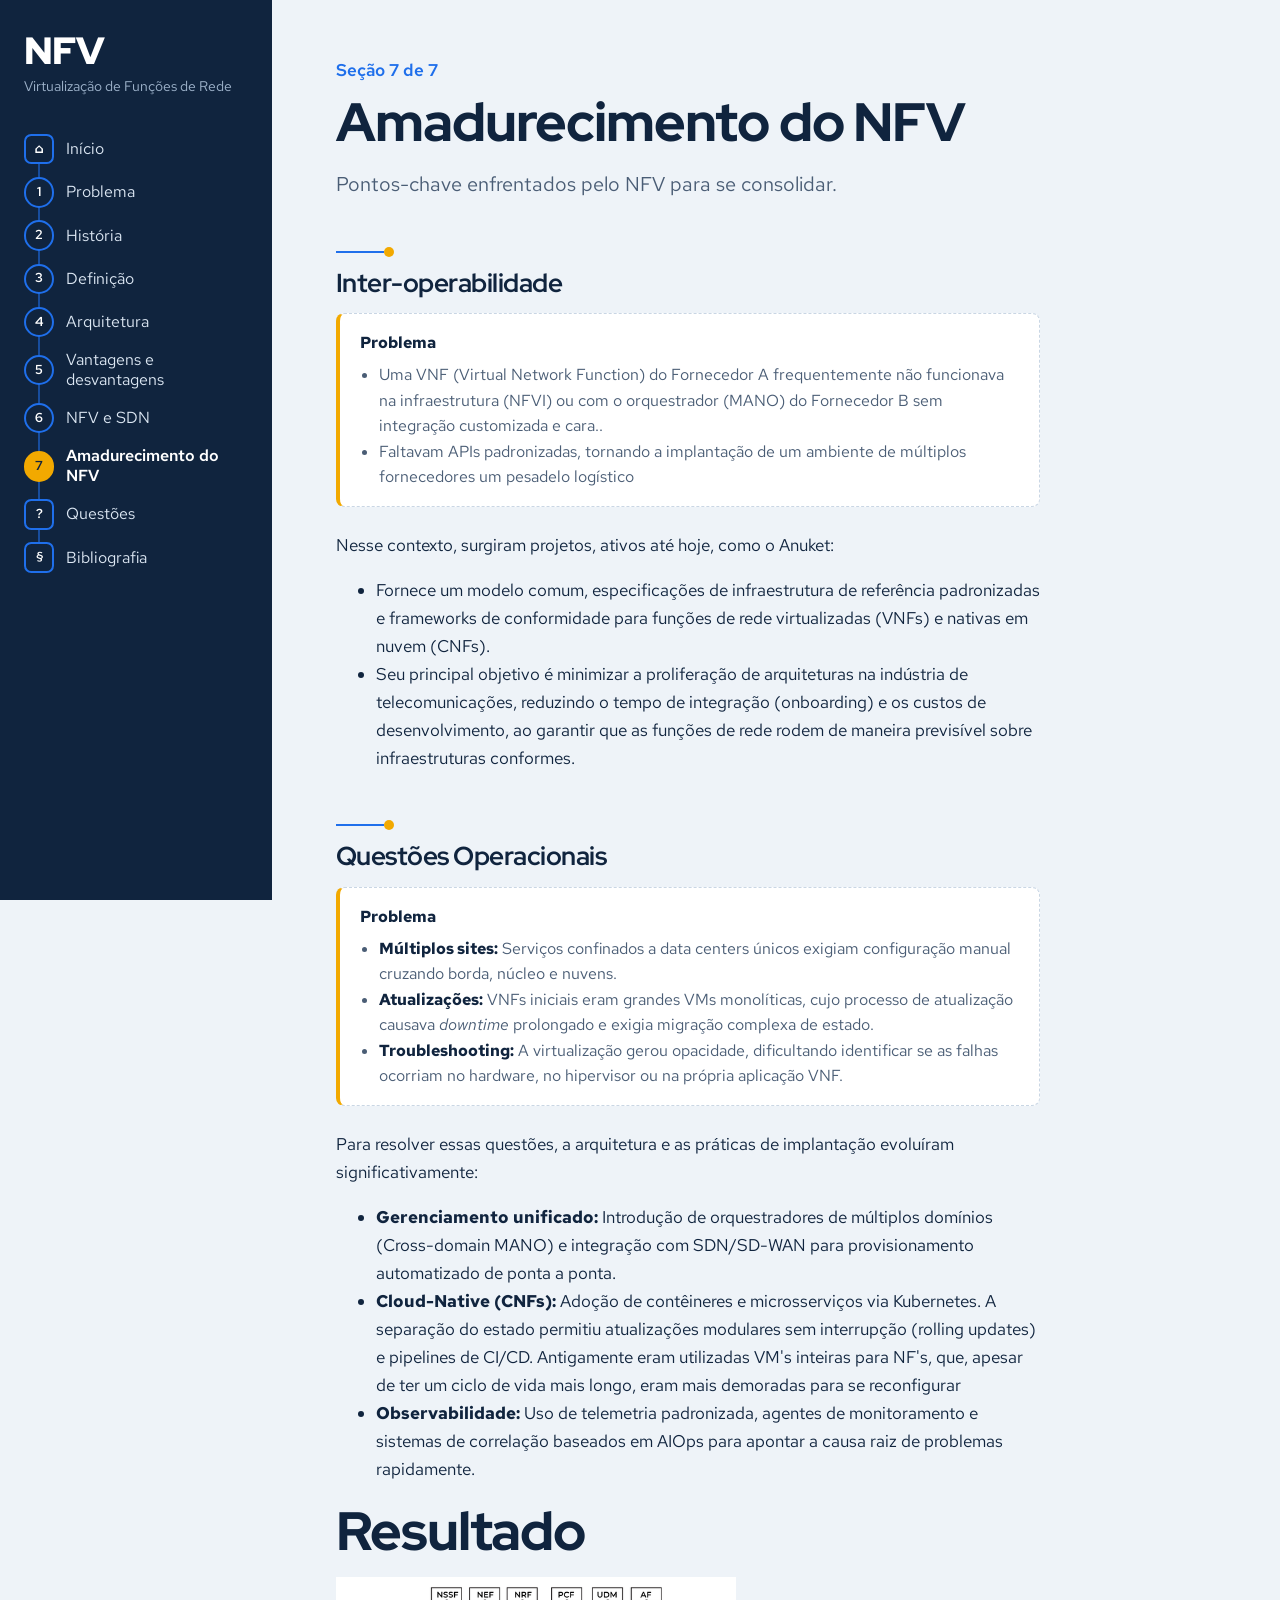
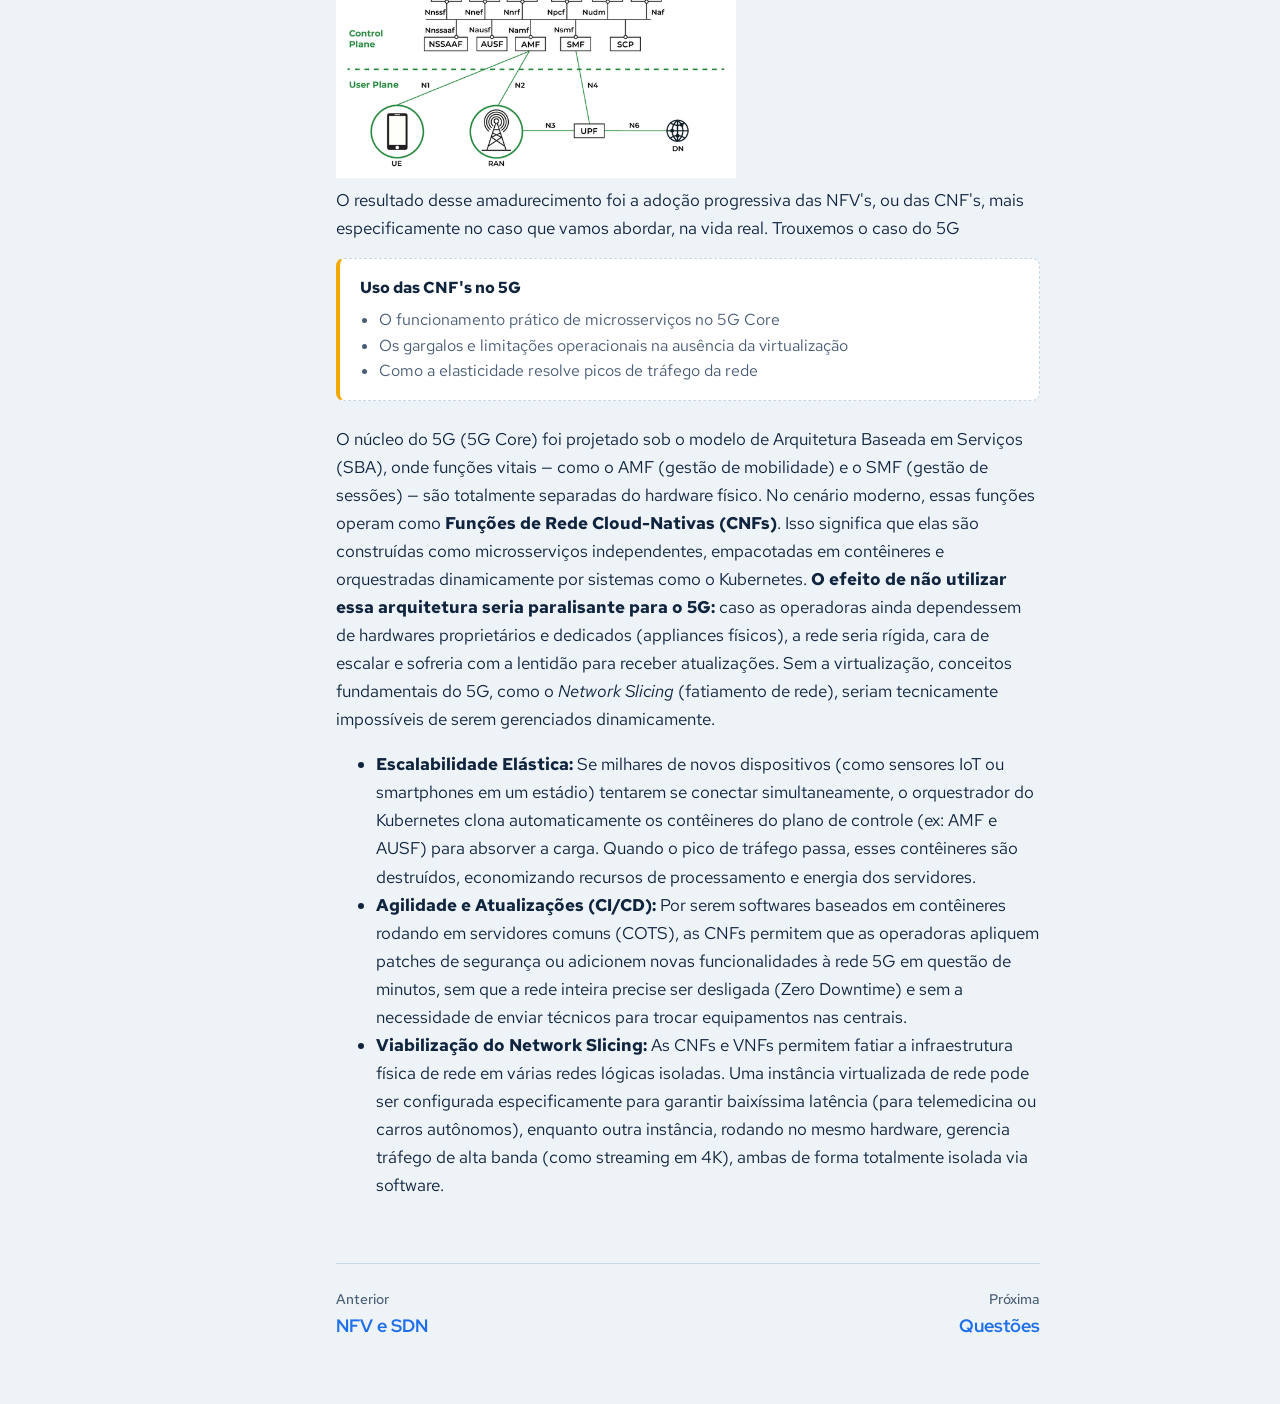
==== amadurecimento.html @ ef23d901 "Mudanças no meu código: fechar o amadurecimento" ====
<!doctype html>
<html lang="pt-BR">
<head>
  <meta charset="utf-8">
  <meta name="viewport" content="width=device-width, initial-scale=1">
  <title>Projetos atuais | NFV</title>
  <link rel="preconnect" href="https://fonts.googleapis.com">
  <link rel="preconnect" href="https://fonts.gstatic.com" crossorigin>
  <link href="https://fonts.googleapis.com/css2?family=Red+Hat+Display:wght@700;800;900&family=Red+Hat+Text:wght@400;500;600&display=swap" rel="stylesheet">
  <link rel="stylesheet" href="assets/style.css">
</head>
<body>

  <!-- O menu é montado pelo arquivo assets/site.js. Não precisa editar aqui. -->
  <nav id="menu"></nav>
  <noscript><p style="padding:1rem"><a href="index.html">Voltar ao início</a></p></noscript>

  <main class="conteudo">

    <header>
      <p class="posicao" id="posicao"></p>
      <h1>Amadurecimento do NFV</h1>
      <p class="lide">Pontos-chave enfrentados pelo NFV para se consolidar.</p>
    </header>

    <section>
      <h2>Inter-operabilidade</h2>
      <aside class="guia">
        <strong>Problema</strong>
        <ul>
          <li>Uma VNF (Virtual Network Function) do Fornecedor A frequentemente não funcionava na infraestrutura (NFVI) ou com o orquestrador (MANO) do Fornecedor B sem integração customizada e cara..</li>
          <li>Faltavam APIs padronizadas, tornando a implantação de um ambiente de múltiplos fornecedores um pesadelo logístico</li>
        </ul>
      </aside>
      Nesse contexto, surgiram projetos, ativos até hoje, como o Anuket:
      <ul>
        <li>Fornece um modelo comum, especificações de infraestrutura de referência padronizadas e frameworks de conformidade para funções de rede virtualizadas (VNFs) e nativas em nuvem (CNFs).</li>
        <li>Seu principal objetivo é minimizar a proliferação de arquiteturas na indústria de telecomunicações, reduzindo o tempo de integração (onboarding) e os custos de desenvolvimento, ao garantir que as funções de rede rodem de maneira previsível sobre infraestruturas conformes.</li>
      </ul>
    </section>

    <section>
      <h2>Questões Operacionais</h2>
      <aside class="guia">
        <strong>Problema</strong>
        <ul>
          <li><strong>Múltiplos sites:</strong> Serviços confinados a data centers únicos exigiam configuração manual cruzando borda, núcleo e nuvens.</li>
          <li><strong>Atualizações:</strong> VNFs iniciais eram grandes VMs monolíticas, cujo processo de atualização causava <i>downtime</i> prolongado e exigia migração complexa de estado.</li>
          <li><strong>Troubleshooting:</strong> A virtualização gerou opacidade, dificultando identificar se as falhas ocorriam no hardware, no hipervisor ou na própria aplicação VNF.</li>
        </ul>
      </aside>
      <p>Para resolver essas questões, a arquitetura e as práticas de implantação evoluíram significativamente:</p>
      <ul>
        <li><strong>Gerenciamento unificado:</strong> Introdução de orquestradores de múltiplos domínios (Cross-domain MANO) e integração com SDN/SD-WAN para provisionamento automatizado de ponta a ponta.</li>
        <li><strong>Cloud-Native (CNFs):</strong> Adoção de contêineres e microsserviços via Kubernetes. A separação do estado permitiu atualizações modulares sem interrupção (rolling updates) e pipelines de CI/CD. Antigamente eram utilizadas VM's inteiras para NF's, que, apesar de ter um ciclo de vida mais longo, eram mais demoradas para se reconfigurar</li>
        <li><strong>Observabilidade:</strong> Uso de telemetria padronizada, agentes de monitoramento e sistemas de correlação baseados em AIOps para apontar a causa raiz de problemas rapidamente.</li>
      </ul>
    </section>


    <section>
      <h1>Resultado</h1>
      <img src ="assets/img/5Gnetworkfunctions.png" alt="5G e suas NF's" width="400"><br>
      O resultado desse amadurecimento foi a adoção progressiva das NFV's, ou das CNF's, mais especificamente no caso que vamos abordar, na vida real. Trouxemos o caso do 5G
      <aside class="guia">
        <strong>Uso das CNF's no 5G</strong>
        <!--Explique também o efeito do não uso, por exemplo.-->
        <ul>
          <li>O funcionamento prático de microsserviços no 5G Core</li>
          <li>Os gargalos e limitações operacionais na ausência da virtualização</li>
          <li>Como a elasticidade resolve picos de tráfego da rede</li>
        </ul>
      </aside>
      
      <p>O núcleo do 5G (5G Core) foi projetado sob o modelo de Arquitetura Baseada em Serviços (SBA), onde funções vitais — como o AMF (gestão de mobilidade) e o SMF (gestão de sessões) — são totalmente separadas do hardware físico. No cenário moderno, essas funções operam como <strong>Funções de Rede Cloud-Nativas (CNFs)</strong>. Isso significa que elas são construídas como microsserviços independentes, empacotadas em contêineres e orquestradas dinamicamente por sistemas como o Kubernetes. <strong>O efeito de não utilizar essa arquitetura seria paralisante para o 5G:</strong> caso as operadoras ainda dependessem de hardwares proprietários e dedicados (appliances físicos), a rede seria rígida, cara de escalar e sofreria com a lentidão para receber atualizações. Sem a virtualização, conceitos fundamentais do 5G, como o <em>Network Slicing</em> (fatiamento de rede), seriam tecnicamente impossíveis de serem gerenciados dinamicamente.</p>
      
      <ul>
        <li><strong>Escalabilidade Elástica:</strong> Se milhares de novos dispositivos (como sensores IoT ou smartphones em um estádio) tentarem se conectar simultaneamente, o orquestrador do Kubernetes clona automaticamente os contêineres do plano de controle (ex: AMF e AUSF) para absorver a carga. Quando o pico de tráfego passa, esses contêineres são destruídos, economizando recursos de processamento e energia dos servidores.</li>
        <li><strong>Agilidade e Atualizações (CI/CD):</strong> Por serem softwares baseados em contêineres rodando em servidores comuns (COTS), as CNFs permitem que as operadoras apliquem patches de segurança ou adicionem novas funcionalidades à rede 5G em questão de minutos, sem que a rede inteira precise ser desligada (Zero Downtime) e sem a necessidade de enviar técnicos para trocar equipamentos nas centrais.</li>
        <li><strong>Viabilização do Network Slicing:</strong> As CNFs e VNFs permitem fatiar a infraestrutura física de rede em várias redes lógicas isoladas. Uma instância virtualizada de rede pode ser configurada especificamente para garantir baixíssima latência (para telemedicina ou carros autônomos), enquanto outra instância, rodando no mesmo hardware, gerencia tráfego de alta banda (como streaming em 4K), ambas de forma totalmente isolada via software.</li>
      </ul>
    </section>    
    <!-- Links de página anterior e próxima, montados pelo site.js -->
    <nav id="passos"></nav>
  </main>

  <script src="assets/site.js"></script>
</body>
</html>
---- assets/style.css ----
/* ==========================================================
   Trabalho de NFV · folha de estilo única do site
   Para mudar cores e fontes, altere apenas o bloco :root
   ========================================================== */

:root {
  /* cores */
  --nevoa: #EEF3F8;        /* fundo das páginas */
  --papel: #FFFFFF;        /* caixas e cartões */
  --tinta: #10243E;        /* texto e menu lateral */
  --tinta-suave: #4A5D75;  /* texto secundário */
  --noite: #0C1B30;        /* fundo do mapa da rede */
  --cabo: #1F6FEB;         /* links e enlaces */
  --fibra: #F2A900;        /* destaque, nó atual e pacotes */
  --linha: #C9D6E4;        /* bordas e divisórias */

  /* tipografia */
  --fonte-titulo: "Red Hat Display", "Segoe UI", system-ui, sans-serif;
  --fonte-texto: "Red Hat Text", "Segoe UI", system-ui, sans-serif;

  /* medidas */
  --largura-menu: 17rem;
  --largura-texto: 44rem;
}

*, *::before, *::after { box-sizing: border-box; }

html { scroll-behavior: smooth; }

body {
  margin: 0;
  background: var(--nevoa);
  color: var(--tinta);
  font-family: var(--fonte-texto);
  font-size: 1.0625rem;
  line-height: 1.65;
}

a { color: var(--cabo); text-underline-offset: 0.18em; }
a:hover { color: var(--tinta); }

:focus-visible {
  outline: 3px solid var(--fibra);
  outline-offset: 3px;
  border-radius: 4px;
}

img { max-width: 100%; height: auto; }

/* ---------- menu lateral, desenhado como uma rota de saltos ---------- */

.menu {
  position: fixed;
  inset: 0 auto 0 0;
  width: var(--largura-menu);
  padding: 2rem 1.5rem;
  background: var(--tinta);
  color: #DCE7F3;
  overflow-y: auto;
}

.menu__marca {
  display: block;
  margin-bottom: 2rem;
  color: #FFFFFF;
  text-decoration: none;
}
.menu__marca:hover { color: #FFFFFF; }
.menu__sigla {
  display: block;
  font-family: var(--fonte-titulo);
  font-size: 2.4rem;
  font-weight: 900;
  letter-spacing: -0.03em;
  line-height: 1;
}
.menu__nome {
  display: block;
  margin-top: 0.4rem;
  font-size: 0.875rem;
  line-height: 1.35;
  color: #9FB4CC;
}

.menu__botao { display: none; }

.menu__rota {
  position: relative;
  margin: 0;
  padding: 0;
  list-style: none;
}
/* o enlace que liga todos os nós */
.menu__rota::before {
  content: "";
  position: absolute;
  top: 1rem;
  bottom: 1rem;
  left: calc(0.95rem - 1px);
  width: 2px;
  background: var(--cabo);
  opacity: 0.55;
}

.menu__rota a {
  position: relative;
  display: grid;
  grid-template-columns: 1.9rem 1fr;
  gap: 0.75rem;
  align-items: center;
  padding: 0.4rem 0;
  color: #DCE7F3;
  text-decoration: none;
  font-size: 0.9688rem;
  line-height: 1.3;
}
.menu__rota a:hover { color: #FFFFFF; }

.no {
  display: grid;
  place-items: center;
  width: 1.9rem;
  height: 1.9rem;
  border: 2px solid var(--cabo);
  border-radius: 50%;
  background: var(--tinta);
  font-family: var(--fonte-titulo);
  font-size: 0.8125rem;
  font-weight: 700;
  color: #FFFFFF;
}
.no--extra { border-radius: 0.45rem; }

.menu__rota a:hover .no { border-color: var(--fibra); }

.menu__rota a[aria-current="page"] { color: #FFFFFF; font-weight: 600; }
.menu__rota a[aria-current="page"] .no {
  background: var(--fibra);
  border-color: var(--fibra);
  color: var(--tinta);
}

/* ---------- área de conteúdo ---------- */

.conteudo {
  margin-left: var(--largura-menu);
  padding: 3.5rem clamp(1.25rem, 5vw, 4.5rem) 4rem;
}
.conteudo > * { max-width: var(--largura-texto); }
.conteudo--larga > * { max-width: 58rem; }

.posicao {
  margin: 0 0 0.5rem;
  font-weight: 600;
  color: var(--cabo);
}

h1, h2, h3 {
  font-family: var(--fonte-titulo);
  line-height: 1.12;
  letter-spacing: -0.02em;
}

h1 {
  margin: 0 0 1rem;
  font-size: clamp(2.2rem, 5vw, 3.4rem);
  font-weight: 800;
}

h2 {
  position: relative;
  margin: 3.25rem 0 0.75rem;
  padding-top: 1.1rem;
  font-size: 1.6rem;
  font-weight: 700;
}
/* um trecho de enlace terminando em um nó, acima de cada h2 */
h2::before {
  content: "";
  position: absolute;
  top: 0;
  left: 0;
  width: 3rem;
  height: 2px;
  background: var(--cabo);
}
h2::after {
  content: "";
  position: absolute;
  top: -4px;
  left: 3rem;
  width: 10px;
  height: 10px;
  border-radius: 50%;
  background: var(--fibra);
}

h3 {
  margin: 2rem 0 0.5rem;
  font-size: 1.2rem;
  font-weight: 700;
}

p { margin: 0 0 1rem; }

.lide {
  font-size: 1.25rem;
  line-height: 1.5;
  color: var(--tinta-suave);
}

/* ---------- caixa de guia (apagar depois de escrever o texto) ---------- */

.guia {
  margin: 1rem 0 1.5rem;
  padding: 1rem 1.25rem;
  background: var(--papel);
  border: 1px dashed var(--linha);
  border-left: 4px solid var(--fibra);
  border-radius: 0.5rem;
  font-size: 0.9688rem;
  color: var(--tinta-suave);
}
.guia strong { color: var(--tinta); }
.guia ul { margin: 0.4rem 0 0; padding-left: 1.2rem; }

/* ---------- figuras ---------- */

.figura {
  margin: 1.5rem 0;
  padding: 1rem;
  background: var(--papel);
  border: 1px solid var(--linha);
  border-radius: 0.75rem;
}
.figura figcaption {
  margin-top: 0.75rem;
  font-size: 0.9rem;
  color: var(--tinta-suave);
}
.figura__vazia {
  display: grid;
  place-items: center;
  min-height: 14rem;
  padding: 1rem;
  border: 2px dashed var(--linha);
  border-radius: 0.5rem;
  text-align: center;
  color: var(--tinta-suave);
}

/* ---------- tabelas ---------- */

.rolagem { overflow-x: auto; }

table {
  width: 100%;
  margin: 1rem 0 1.5rem;
  border-collapse: collapse;
  background: var(--papel);
  border: 1px solid var(--linha);
}
th, td {
  padding: 0.7rem 0.9rem;
  border-bottom: 1px solid var(--linha);
  text-align: left;
  vertical-align: top;
}
thead th {
  background: var(--tinta);
  color: #FFFFFF;
  font-family: var(--fonte-titulo);
  font-weight: 700;
}
tbody th { font-weight: 600; width: 28%; }

/* ---------- duas colunas (vantagens e desvantagens) ---------- */

.colunas {
  display: grid;
  grid-template-columns: repeat(auto-fit, minmax(16rem, 1fr));
  gap: 1.25rem;
  max-width: 58rem;
}
.coluna {
  padding: 1.25rem 1.5rem;
  background: var(--papel);
  border: 1px solid var(--linha);
  border-top: 4px solid var(--cabo);
  border-radius: 0.75rem;
}
.coluna--contra { border-top-color: var(--fibra); }
.coluna h3 { margin-top: 0; }
.coluna ul { margin: 0; padding-left: 1.2rem; }

/* ---------- página inicial ---------- */

.capa__titulo { max-width: 16ch; }

.mapa {
  margin: 2rem 0 3rem;
  padding: 1rem;
  border-radius: 1rem;
  background-color: var(--noite);
  background-image: radial-gradient(rgba(255, 255, 255, 0.09) 1px, transparent 1px);
  background-size: 22px 22px;
  overflow-x: auto;
}
.mapa svg { display: block; width: 100%; min-width: 40rem; height: auto; }
.mapa a { text-decoration: none; }
.mapa__forma { fill: var(--noite); stroke: var(--cabo); stroke-width: 2.5; }
.mapa a:hover .mapa__forma,
.mapa a:focus-visible .mapa__forma { stroke: var(--fibra); }
.mapa__numero {
  fill: #FFFFFF;
  font-family: var(--fonte-titulo);
  font-size: 14px;
  font-weight: 700;
}
.mapa__rotulo {
  fill: #DCE7F3;
  font-family: var(--fonte-texto);
  font-size: 14px;
}
.mapa__rota { fill: none; stroke: var(--cabo); stroke-width: 2.5; }
.mapa__malha { stroke: rgba(255, 255, 255, 0.16); stroke-width: 1.5; }
.mapa__pacote { fill: var(--fibra); }

.ficha {
  display: grid;
  grid-template-columns: repeat(auto-fit, minmax(14rem, 1fr));
  gap: 1.5rem 2rem;
  margin: 1rem 0 0;
  padding: 1.5rem;
  background: var(--papel);
  border: 1px solid var(--linha);
  border-radius: 0.75rem;
}
.ficha div { min-width: 0; }
.ficha dt {
  font-size: 0.875rem;
  font-weight: 600;
  color: var(--tinta-suave);
}
.ficha dd { margin: 0.2rem 0 0; font-weight: 500; }
.ficha ul { margin: 0; padding: 0; list-style: none; }

/* ---------- questões ---------- */

.questoes { padding: 0; list-style: none; counter-reset: questao; }
.questao {
  counter-increment: questao;
  margin: 0 0 1rem;
  padding: 1.25rem 1.5rem;
  background: var(--papel);
  border: 1px solid var(--linha);
  border-radius: 0.75rem;
}
.questao__pergunta {
  margin: 0;
  font-family: var(--fonte-titulo);
  font-size: 1.2rem;
  font-weight: 700;
  line-height: 1.3;
}
.questao__pergunta::before {
  content: counter(questao) ". ";
  color: var(--cabo);
}
.questao details { margin-top: 0.75rem; }
.questao summary {
  cursor: pointer;
  font-weight: 600;
  color: var(--cabo);
}
.questao details p { margin: 0.6rem 0 0; }

/* ---------- bibliografia ---------- */

.referencias { padding-left: 1.4rem; }
.referencias li { margin-bottom: 0.9rem; overflow-wrap: anywhere; }

/* ---------- navegação anterior e próxima ---------- */

.passos {
  display: flex;
  justify-content: space-between;
  gap: 1rem;
  margin-top: 4rem;
  padding-top: 1.5rem;
  border-top: 1px solid var(--linha);
}
.passos a {
  display: block;
  text-decoration: none;
  font-family: var(--fonte-titulo);
  font-weight: 700;
  font-size: 1.1rem;
}
.passos small {
  display: block;
  font-family: var(--fonte-texto);
  font-weight: 500;
  font-size: 0.875rem;
  color: var(--tinta-suave);
}
.passos__proxima { margin-left: auto; text-align: right; }

/* ---------- telas pequenas ---------- */

@media (max-width: 56rem) {
  .menu {
    position: sticky;
    top: 0;
    z-index: 10;
    width: auto;
    padding: 0.9rem 1.25rem;
    overflow: visible;
  }
  .menu__topo {
    display: flex;
    align-items: center;
    justify-content: space-between;
    gap: 1rem;
  }
  .menu__marca { margin: 0; }
  .menu__sigla { font-size: 1.6rem; }
  .menu__nome { display: none; }
  .menu__botao {
    display: block;
    padding: 0.5rem 0.9rem;
    border: 2px solid var(--cabo);
    border-radius: 0.5rem;
    background: transparent;
    color: #FFFFFF;
    font: 600 0.95rem var(--fonte-texto);
    cursor: pointer;
  }
  .menu__rota { display: none; margin-top: 1rem; }
  .menu--aberto .menu__rota { display: block; }
  .conteudo { margin-left: 0; padding-top: 2.25rem; }
}

@media (prefers-reduced-motion: reduce) {
  html { scroll-behavior: auto; }
}

/* ---------- balão de explicação (tooltip) ---------- */

.balaozinho {
  position: relative;
  display: inline-block;
  cursor: help;
  border-bottom: 1px dotted var(--tinta); /* Usa a cor do texto do seu próprio tema */
}

.balaozinho .texto-balaozinho {
  visibility: hidden;
  width: 250px;
  background-color: var(--tinta); /* Usa a cor escura do seu tema */
  color: #FFFFFF;
  text-align: center;
  border-radius: 6px;
  padding: 10px;
  position: absolute;
  z-index: 10; /* Garante que fique por cima de tudo */
  bottom: 150%; 
  left: 50%;
  margin-left: -125px; 
  opacity: 0;
  transition: opacity 0.3s; 
  font-size: 0.875rem; /* Ajustado para bater com as fontes do seu projeto */
  box-shadow: 0px 4px 6px rgba(0,0,0,0.2);
}
.balaozinho .texto-balaozinho strong {
  color: #FFFFFF; /* Força o negrito a ficar branco e não sumir no fundo */
}

/* A setinha apontando para baixo */
.balaozinho .texto-balaozinho::after {
  content: "";
  position: absolute;
  top: 100%; 
  left: 50%;
  margin-left: -5px;
  border-width: 5px;
  border-style: solid;
  border-color: var(--tinta) transparent transparent transparent; /* Usa a cor escura do seu tema */
}

/* Faz o balão aparecer quando passa o mouse */
.balaozinho:hover .texto-balaozinho {
  visibility: visible;
  opacity: 1;
}

/* ---------- lista de objetivos ---------- */

/* A lista inteira */
.objetivos {
  list-style: none;          /* tira as bolinhas padrão da lista */
  margin: 1rem 0 1.5rem;     /* espaço acima e abaixo da lista */
  padding: 0;                /* tira o recuo padrão à esquerda */
  display: grid;             /* organiza os itens em grade, um embaixo do outro */
  gap: 1rem;                 /* espaço entre um item e outro */
}

/* Cada objetivo vira um cartão */
.objetivos li {
  padding: 1rem 1.25rem;                  /* espaço interno do cartão */
  background: var(--papel);               /* fundo branco, igual às outras caixas */
  border: 1px solid var(--linha);         /* borda fina cinza-azulada */
  border-left: 4px solid var(--cabo);     /* faixa azul grossa à esquerda, como um enlace */
  border-radius: 0.75rem;                 /* cantos arredondados */
}

/* O título de cada objetivo (o texto em negrito) */
.objetivos li > strong {
  display: block;                          /* faz o título ocupar a linha toda, empurrando o texto para baixo */
  margin-bottom: 0.25rem;                  /* pequeno espaço entre título e explicação */
  font-family: var(--fonte-titulo);        /* mesma fonte dos títulos do site */
  font-size: 1.1rem;                       /* um pouco maior que o texto normal */
  color: var(--tinta);                     /* cor escura principal */
}

/* O parágrafo de explicação dentro do cartão */
.objetivos li p {
  margin: 0;                               /* remove o espaço extra que todo <p> tem embaixo */
  color: var(--tinta-suave);               /* cor um pouco mais clara, para diferenciar do título */
}
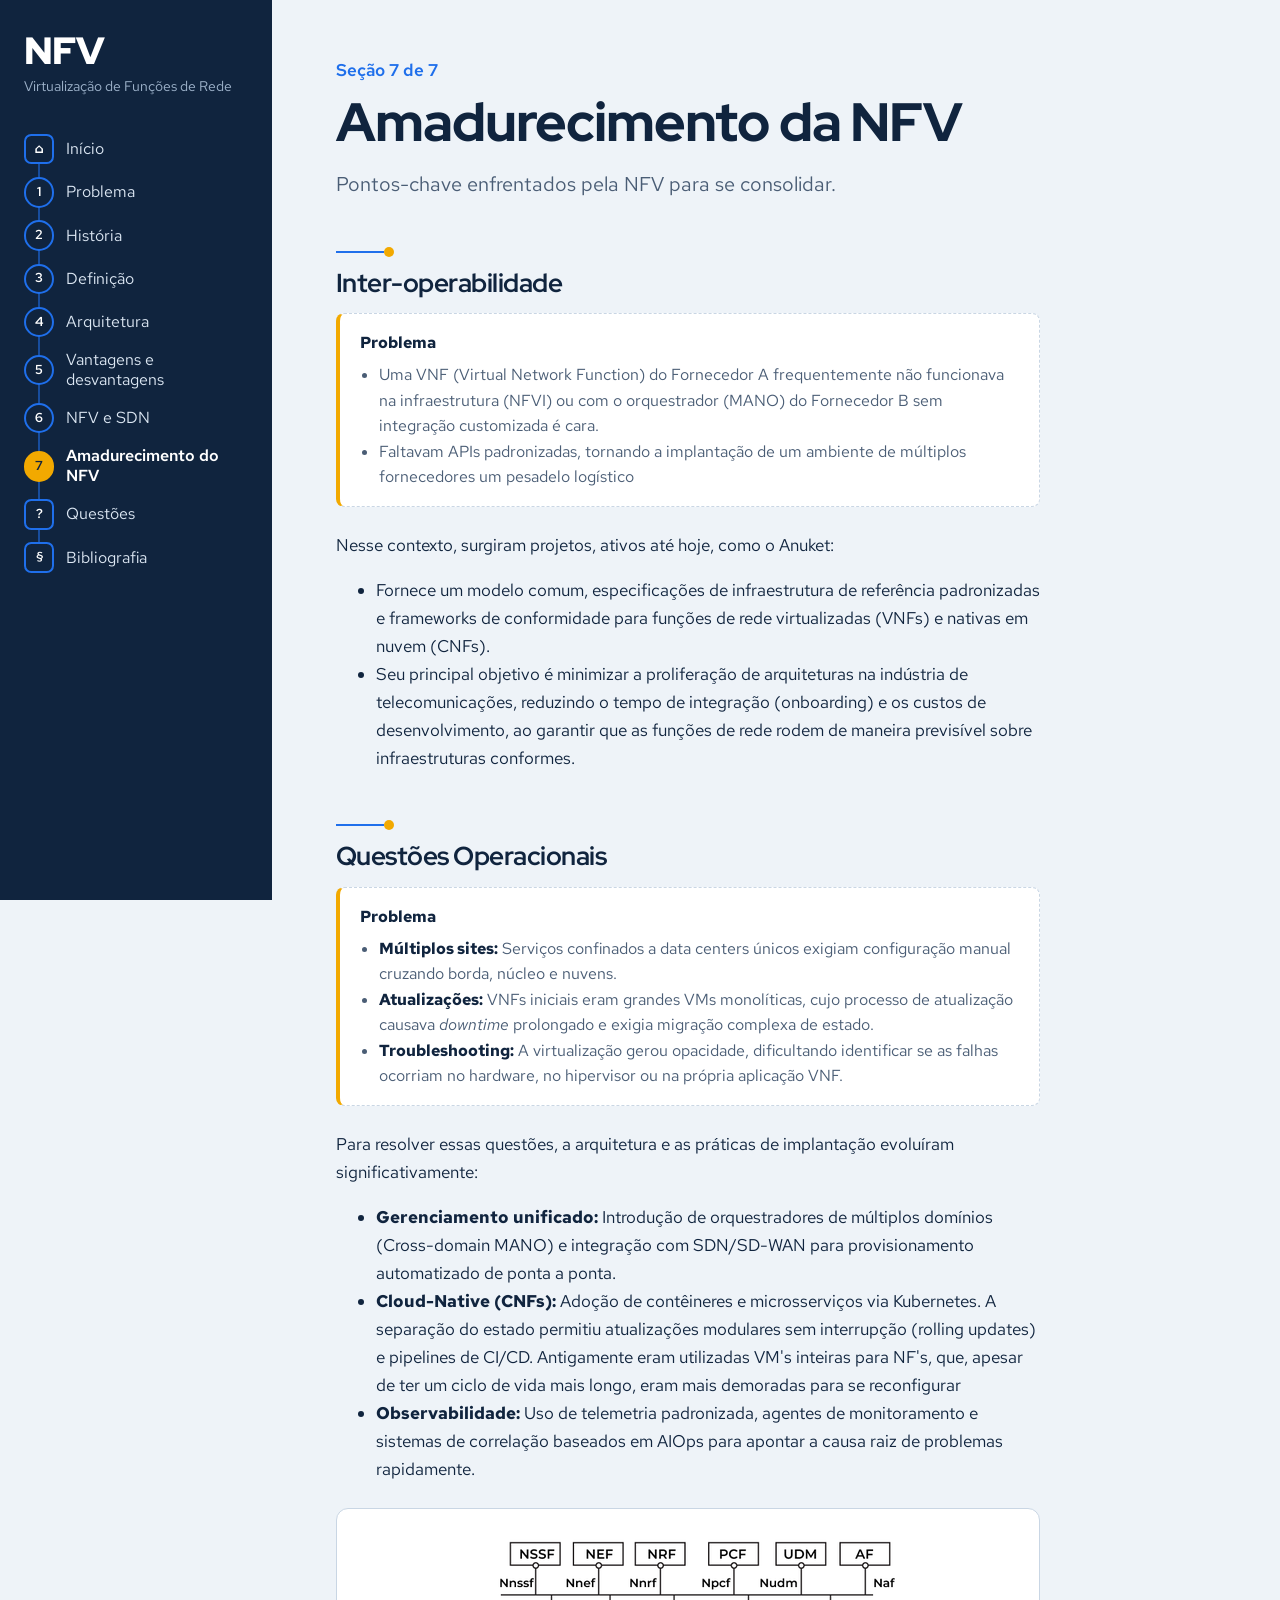
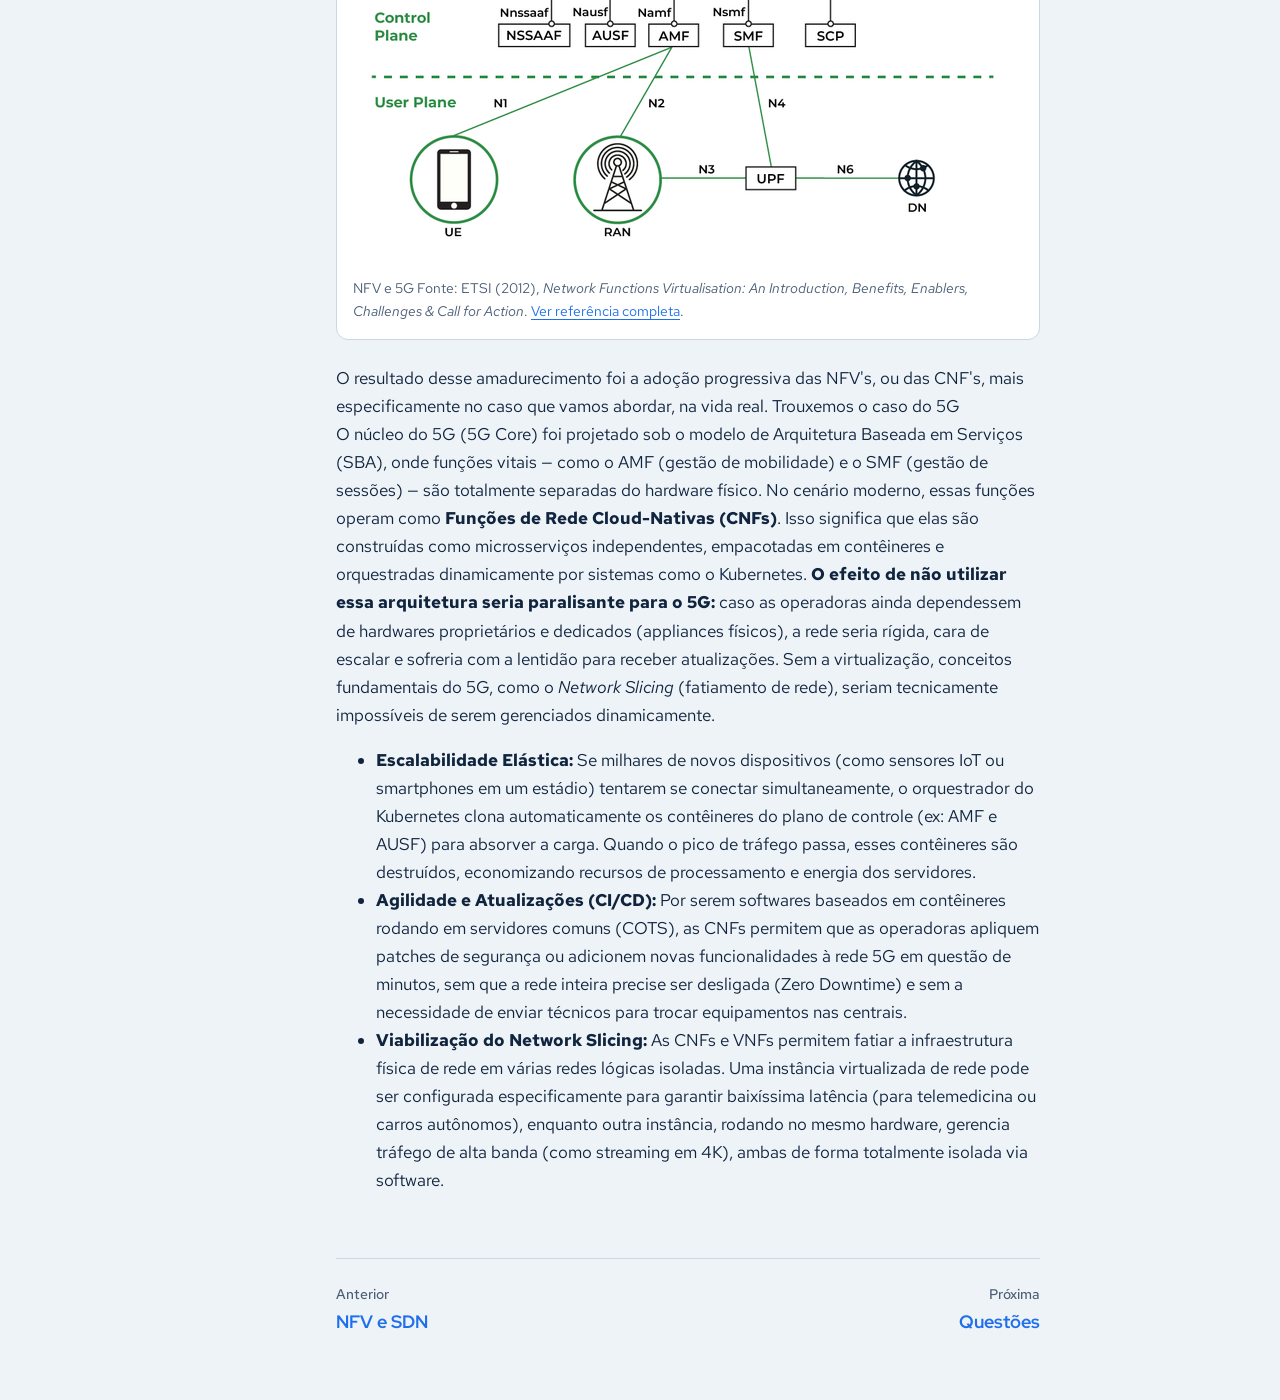
==== commit f6e11fee: "small fixes" ====
--- a/amadurecimento.html
+++ b/amadurecimento.html
@@ -19,8 +19,8 @@
 
     <header>
       <p class="posicao" id="posicao"></p>
-      <h1>Amadurecimento do NFV</h1>
-      <p class="lide">Pontos-chave enfrentados pelo NFV para se consolidar.</p>
+      <h1>Amadurecimento da NFV</h1>
+      <p class="lide">Pontos-chave enfrentados pela NFV para se consolidar.</p>
     </header>
 
     <section>
@@ -28,7 +28,7 @@
       <aside class="guia">
         <strong>Problema</strong>
         <ul>
-          <li>Uma VNF (Virtual Network Function) do Fornecedor A frequentemente não funcionava na infraestrutura (NFVI) ou com o orquestrador (MANO) do Fornecedor B sem integração customizada e cara..</li>
+          <li>Uma VNF (Virtual Network Function) do Fornecedor A frequentemente não funcionava na infraestrutura (NFVI) ou com o orquestrador (MANO) do Fornecedor B sem integração customizada é cara.</li>
           <li>Faltavam APIs padronizadas, tornando a implantação de um ambiente de múltiplos fornecedores um pesadelo logístico</li>
         </ul>
       </aside>
@@ -59,18 +59,19 @@
 
 
     <section>
-      <h1>Resultado</h1>
-      <img src ="assets/img/5Gnetworkfunctions.png" alt="5G e suas NF's" width="400"><br>
+      <figure class="figura">
+      <img
+        src="assets/img/5Gnetworkfunctions.png"
+        alt="Visão geral da NFV"
+      >
+      <figcaption>
+        NFV e 5G
+        Fonte: ETSI (2012), <cite>Network Functions Virtualisation: An Introduction, Benefits, Enablers, Challenges &amp; Call for Action</cite>.
+        <a href="bibliografia.html">Ver referência completa</a>.
+      </figcaption>
+    </figure>
       O resultado desse amadurecimento foi a adoção progressiva das NFV's, ou das CNF's, mais especificamente no caso que vamos abordar, na vida real. Trouxemos o caso do 5G
-      <aside class="guia">
-        <strong>Uso das CNF's no 5G</strong>
-        <!--Explique também o efeito do não uso, por exemplo.-->
-        <ul>
-          <li>O funcionamento prático de microsserviços no 5G Core</li>
-          <li>Os gargalos e limitações operacionais na ausência da virtualização</li>
-          <li>Como a elasticidade resolve picos de tráfego da rede</li>
-        </ul>
-      </aside>
+
       
       <p>O núcleo do 5G (5G Core) foi projetado sob o modelo de Arquitetura Baseada em Serviços (SBA), onde funções vitais — como o AMF (gestão de mobilidade) e o SMF (gestão de sessões) — são totalmente separadas do hardware físico. No cenário moderno, essas funções operam como <strong>Funções de Rede Cloud-Nativas (CNFs)</strong>. Isso significa que elas são construídas como microsserviços independentes, empacotadas em contêineres e orquestradas dinamicamente por sistemas como o Kubernetes. <strong>O efeito de não utilizar essa arquitetura seria paralisante para o 5G:</strong> caso as operadoras ainda dependessem de hardwares proprietários e dedicados (appliances físicos), a rede seria rígida, cara de escalar e sofreria com a lentidão para receber atualizações. Sem a virtualização, conceitos fundamentais do 5G, como o <em>Network Slicing</em> (fatiamento de rede), seriam tecnicamente impossíveis de serem gerenciados dinamicamente.</p>
       
--- a/assets/style.css
+++ b/assets/style.css
@@ -292,6 +292,26 @@
 .coluna--contra { border-top-color: var(--fibra); }
 .coluna h3 { margin-top: 0; }
 .coluna ul { margin: 0; padding-left: 1.2rem; }
+
+/* ---------- caixas de desafio + solução ---------- */
+
+.desafio {
+  margin: 0 0 1.25rem;
+  padding: 1.25rem 1.5rem;
+  background: var(--papel);
+  border: 1px solid var(--linha);
+  border-top: 4px solid var(--fibra);
+  border-radius: 0.75rem;
+}
+.desafio > p:first-child { margin-top: 0; }
+.desafio__solucao {
+  margin: 1rem 0 0;
+  padding: 0.9rem 1.1rem;
+  background: var(--nevoa);
+  border-left: 4px solid var(--cabo);
+  border-radius: 0.5rem;
+}
+.desafio__solucao strong { color: var(--cabo); }
 
 /* ---------- página inicial ---------- */
 
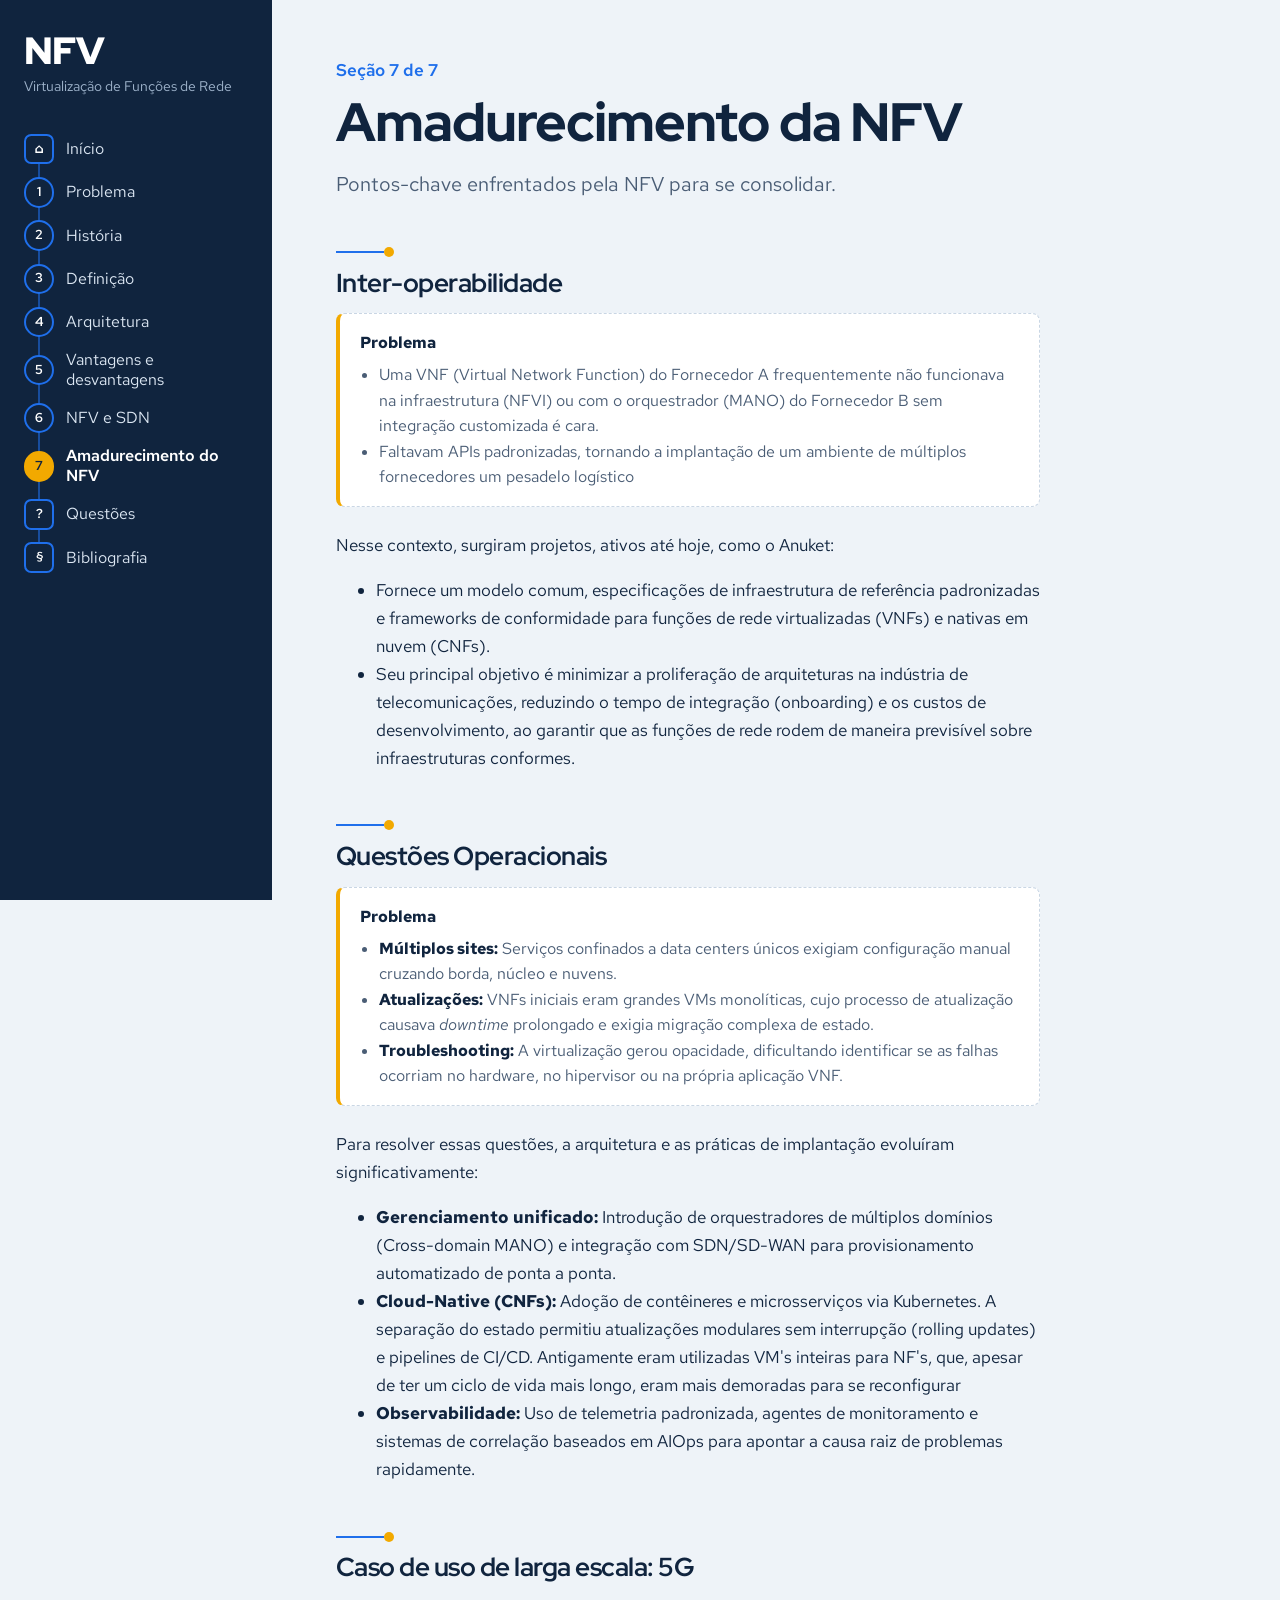
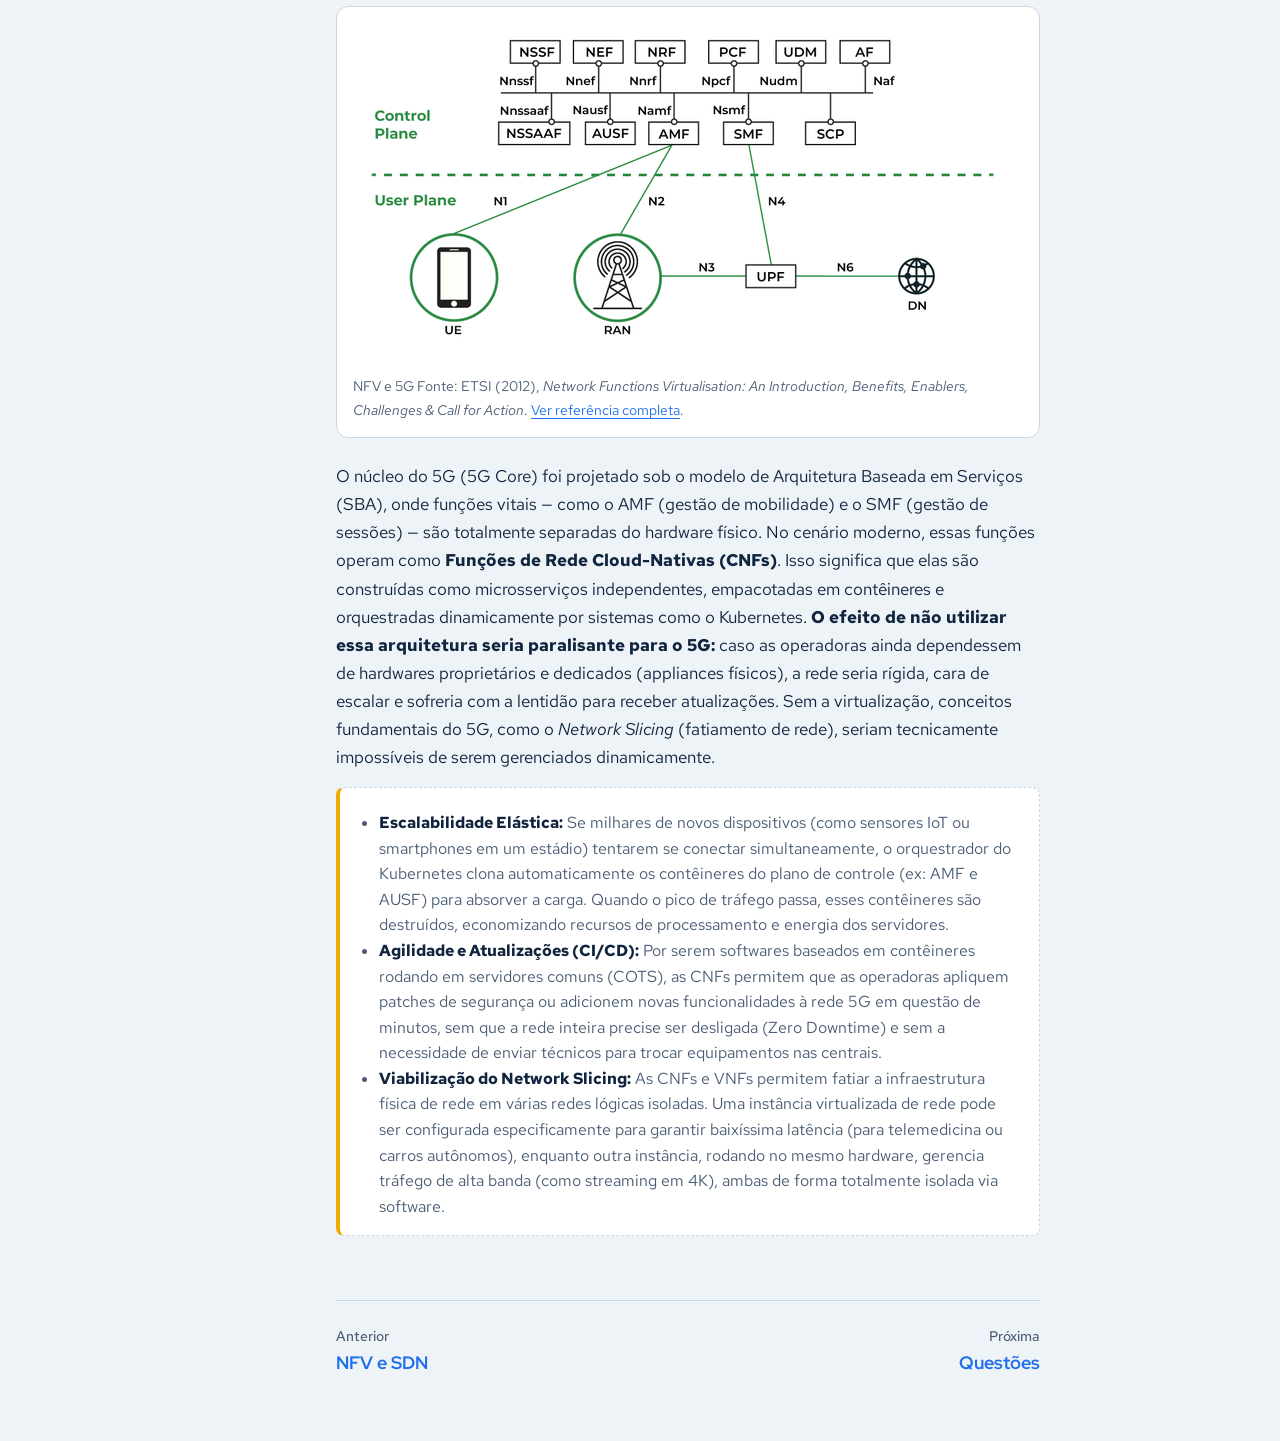
==== commit a4a01e0e: "Mudanças nas sessões do jeovane" ====
--- a/amadurecimento.html
+++ b/amadurecimento.html
@@ -59,6 +59,8 @@
 
 
     <section>
+      <h2>Caso de uso de larga escala: 5G</h2>
+
       <figure class="figura">
       <img
         src="assets/img/5Gnetworkfunctions.png"
@@ -70,16 +72,16 @@
         <a href="bibliografia.html">Ver referência completa</a>.
       </figcaption>
     </figure>
-      O resultado desse amadurecimento foi a adoção progressiva das NFV's, ou das CNF's, mais especificamente no caso que vamos abordar, na vida real. Trouxemos o caso do 5G
-
       
       <p>O núcleo do 5G (5G Core) foi projetado sob o modelo de Arquitetura Baseada em Serviços (SBA), onde funções vitais — como o AMF (gestão de mobilidade) e o SMF (gestão de sessões) — são totalmente separadas do hardware físico. No cenário moderno, essas funções operam como <strong>Funções de Rede Cloud-Nativas (CNFs)</strong>. Isso significa que elas são construídas como microsserviços independentes, empacotadas em contêineres e orquestradas dinamicamente por sistemas como o Kubernetes. <strong>O efeito de não utilizar essa arquitetura seria paralisante para o 5G:</strong> caso as operadoras ainda dependessem de hardwares proprietários e dedicados (appliances físicos), a rede seria rígida, cara de escalar e sofreria com a lentidão para receber atualizações. Sem a virtualização, conceitos fundamentais do 5G, como o <em>Network Slicing</em> (fatiamento de rede), seriam tecnicamente impossíveis de serem gerenciados dinamicamente.</p>
-      
-      <ul>
-        <li><strong>Escalabilidade Elástica:</strong> Se milhares de novos dispositivos (como sensores IoT ou smartphones em um estádio) tentarem se conectar simultaneamente, o orquestrador do Kubernetes clona automaticamente os contêineres do plano de controle (ex: AMF e AUSF) para absorver a carga. Quando o pico de tráfego passa, esses contêineres são destruídos, economizando recursos de processamento e energia dos servidores.</li>
-        <li><strong>Agilidade e Atualizações (CI/CD):</strong> Por serem softwares baseados em contêineres rodando em servidores comuns (COTS), as CNFs permitem que as operadoras apliquem patches de segurança ou adicionem novas funcionalidades à rede 5G em questão de minutos, sem que a rede inteira precise ser desligada (Zero Downtime) e sem a necessidade de enviar técnicos para trocar equipamentos nas centrais.</li>
-        <li><strong>Viabilização do Network Slicing:</strong> As CNFs e VNFs permitem fatiar a infraestrutura física de rede em várias redes lógicas isoladas. Uma instância virtualizada de rede pode ser configurada especificamente para garantir baixíssima latência (para telemedicina ou carros autônomos), enquanto outra instância, rodando no mesmo hardware, gerencia tráfego de alta banda (como streaming em 4K), ambas de forma totalmente isolada via software.</li>
-      </ul>
+      <aside class="guia">
+        <ul>
+          <li><strong>Escalabilidade Elástica:</strong> Se milhares de novos dispositivos (como sensores IoT ou smartphones em um estádio) tentarem se conectar simultaneamente, o orquestrador do Kubernetes clona automaticamente os contêineres do plano de controle (ex: AMF e AUSF) para absorver a carga. Quando o pico de tráfego passa, esses contêineres são destruídos, economizando recursos de processamento e energia dos servidores.</li>
+          <li><strong>Agilidade e Atualizações (CI/CD):</strong> Por serem softwares baseados em contêineres rodando em servidores comuns (COTS), as CNFs permitem que as operadoras apliquem patches de segurança ou adicionem novas funcionalidades à rede 5G em questão de minutos, sem que a rede inteira precise ser desligada (Zero Downtime) e sem a necessidade de enviar técnicos para trocar equipamentos nas centrais.</li>
+          <li><strong>Viabilização do Network Slicing:</strong> As CNFs e VNFs permitem fatiar a infraestrutura física de rede em várias redes lógicas isoladas. Uma instância virtualizada de rede pode ser configurada especificamente para garantir baixíssima latência (para telemedicina ou carros autônomos), enquanto outra instância, rodando no mesmo hardware, gerencia tráfego de alta banda (como streaming em 4K), ambas de forma totalmente isolada via software.</li>
+        </ul>
+      </aside>
+
     </section>    
     <!-- Links de página anterior e próxima, montados pelo site.js -->
     <nav id="passos"></nav>
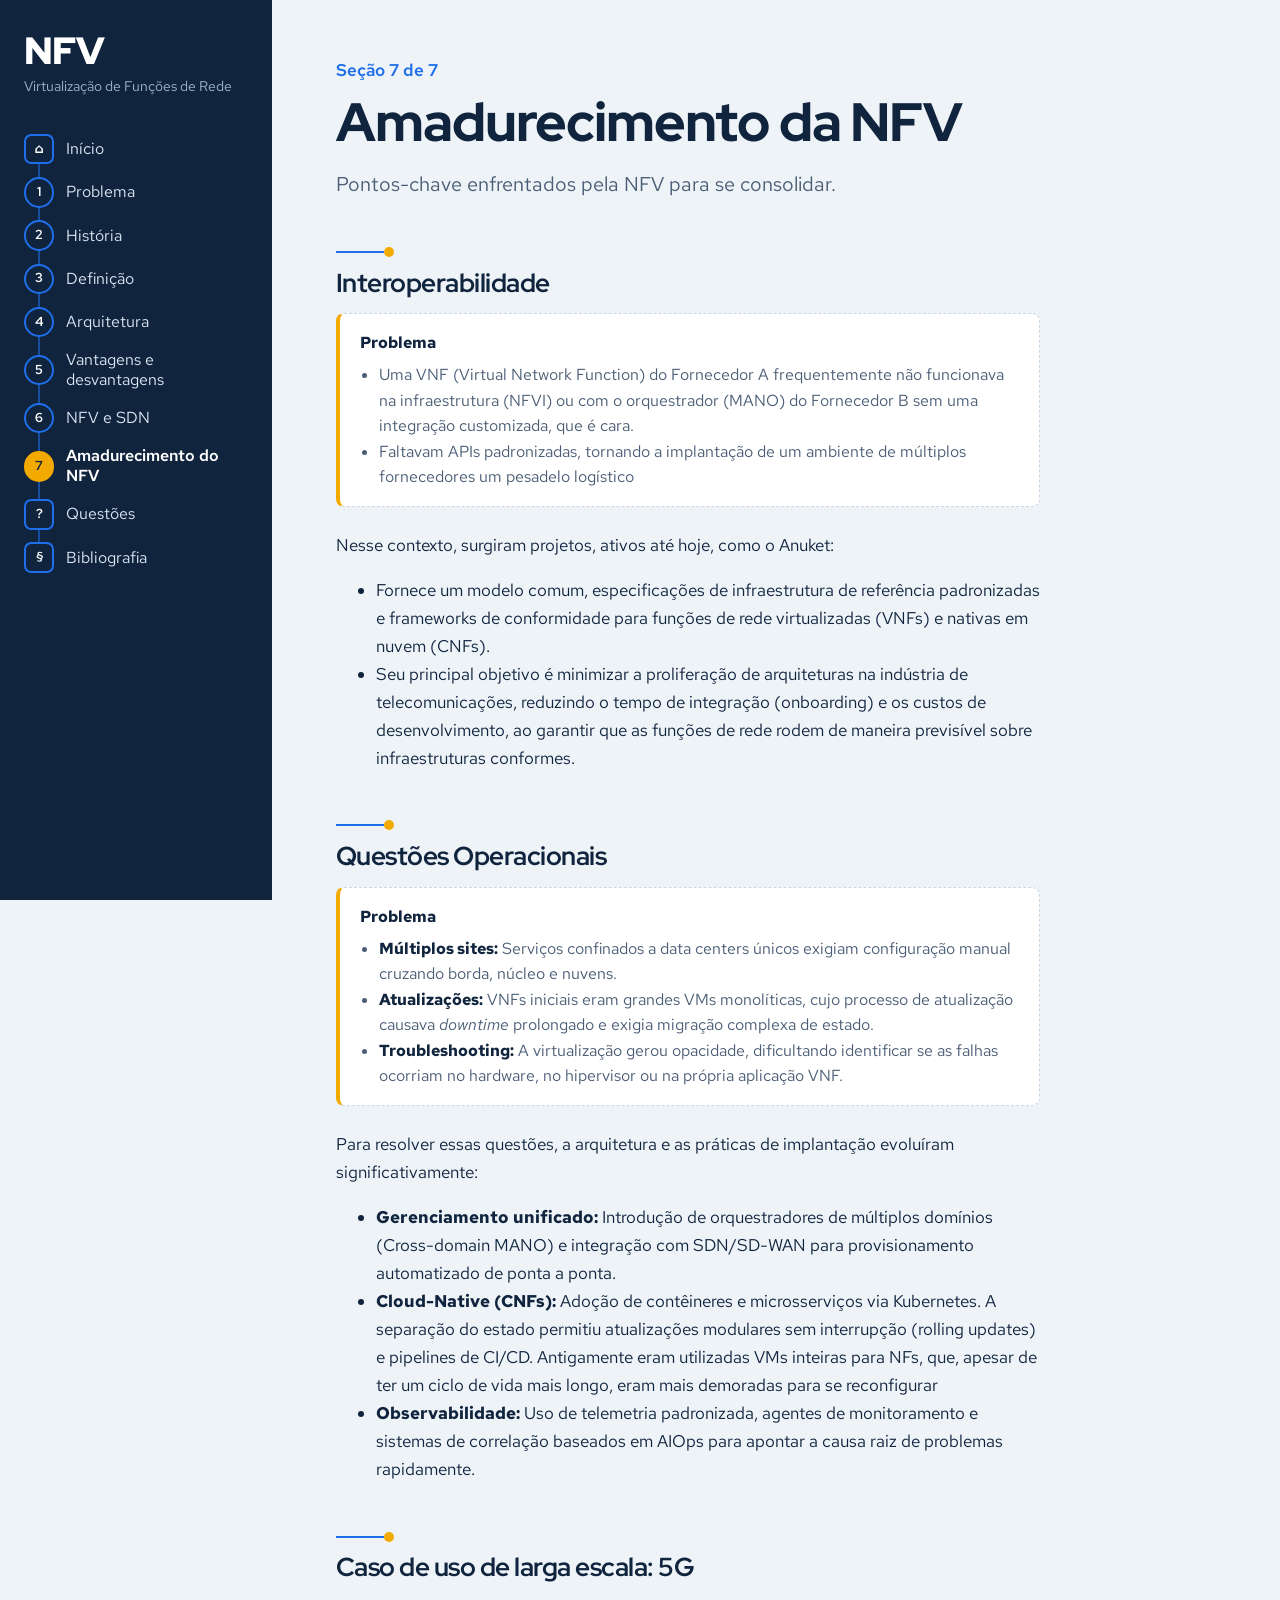
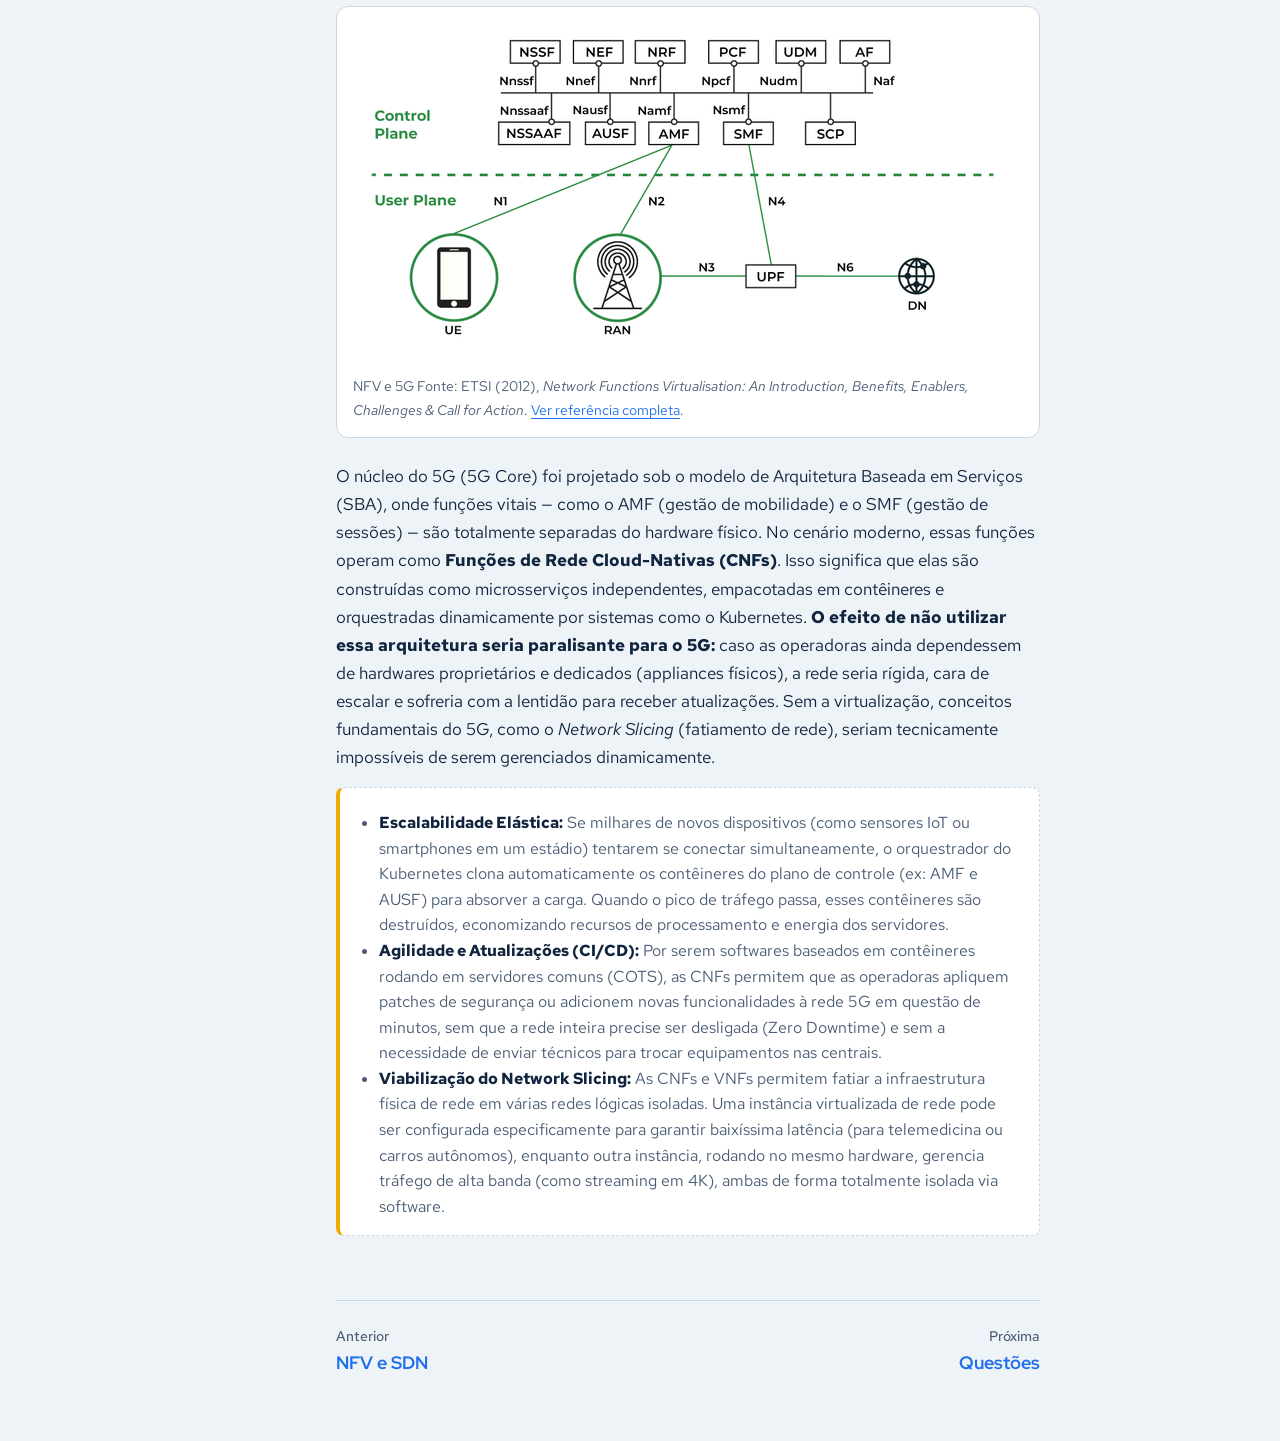
==== commit ca8f2c6f: "ajeitando coisas" ====
--- a/amadurecimento.html
+++ b/amadurecimento.html
@@ -3,7 +3,7 @@
 <head>
   <meta charset="utf-8">
   <meta name="viewport" content="width=device-width, initial-scale=1">
-  <title>Projetos atuais | NFV</title>
+  <title>Amadurecimento | NFV</title>
   <link rel="preconnect" href="https://fonts.googleapis.com">
   <link rel="preconnect" href="https://fonts.gstatic.com" crossorigin>
   <link href="https://fonts.googleapis.com/css2?family=Red+Hat+Display:wght@700;800;900&family=Red+Hat+Text:wght@400;500;600&display=swap" rel="stylesheet">
@@ -24,11 +24,11 @@
     </header>
 
     <section>
-      <h2>Inter-operabilidade</h2>
+      <h2>Interoperabilidade</h2>
       <aside class="guia">
         <strong>Problema</strong>
         <ul>
-          <li>Uma VNF (Virtual Network Function) do Fornecedor A frequentemente não funcionava na infraestrutura (NFVI) ou com o orquestrador (MANO) do Fornecedor B sem integração customizada é cara.</li>
+          <li>Uma VNF (Virtual Network Function) do Fornecedor A frequentemente não funcionava na infraestrutura (NFVI) ou com o orquestrador (MANO) do Fornecedor B sem uma integração customizada, que é cara.</li>
           <li>Faltavam APIs padronizadas, tornando a implantação de um ambiente de múltiplos fornecedores um pesadelo logístico</li>
         </ul>
       </aside>
@@ -52,7 +52,7 @@
       <p>Para resolver essas questões, a arquitetura e as práticas de implantação evoluíram significativamente:</p>
       <ul>
         <li><strong>Gerenciamento unificado:</strong> Introdução de orquestradores de múltiplos domínios (Cross-domain MANO) e integração com SDN/SD-WAN para provisionamento automatizado de ponta a ponta.</li>
-        <li><strong>Cloud-Native (CNFs):</strong> Adoção de contêineres e microsserviços via Kubernetes. A separação do estado permitiu atualizações modulares sem interrupção (rolling updates) e pipelines de CI/CD. Antigamente eram utilizadas VM's inteiras para NF's, que, apesar de ter um ciclo de vida mais longo, eram mais demoradas para se reconfigurar</li>
+        <li><strong>Cloud-Native (CNFs):</strong> Adoção de contêineres e microsserviços via Kubernetes. A separação do estado permitiu atualizações modulares sem interrupção (rolling updates) e pipelines de CI/CD. Antigamente eram utilizadas VMs inteiras para NFs, que, apesar de ter um ciclo de vida mais longo, eram mais demoradas para se reconfigurar</li>
         <li><strong>Observabilidade:</strong> Uso de telemetria padronizada, agentes de monitoramento e sistemas de correlação baseados em AIOps para apontar a causa raiz de problemas rapidamente.</li>
       </ul>
     </section>
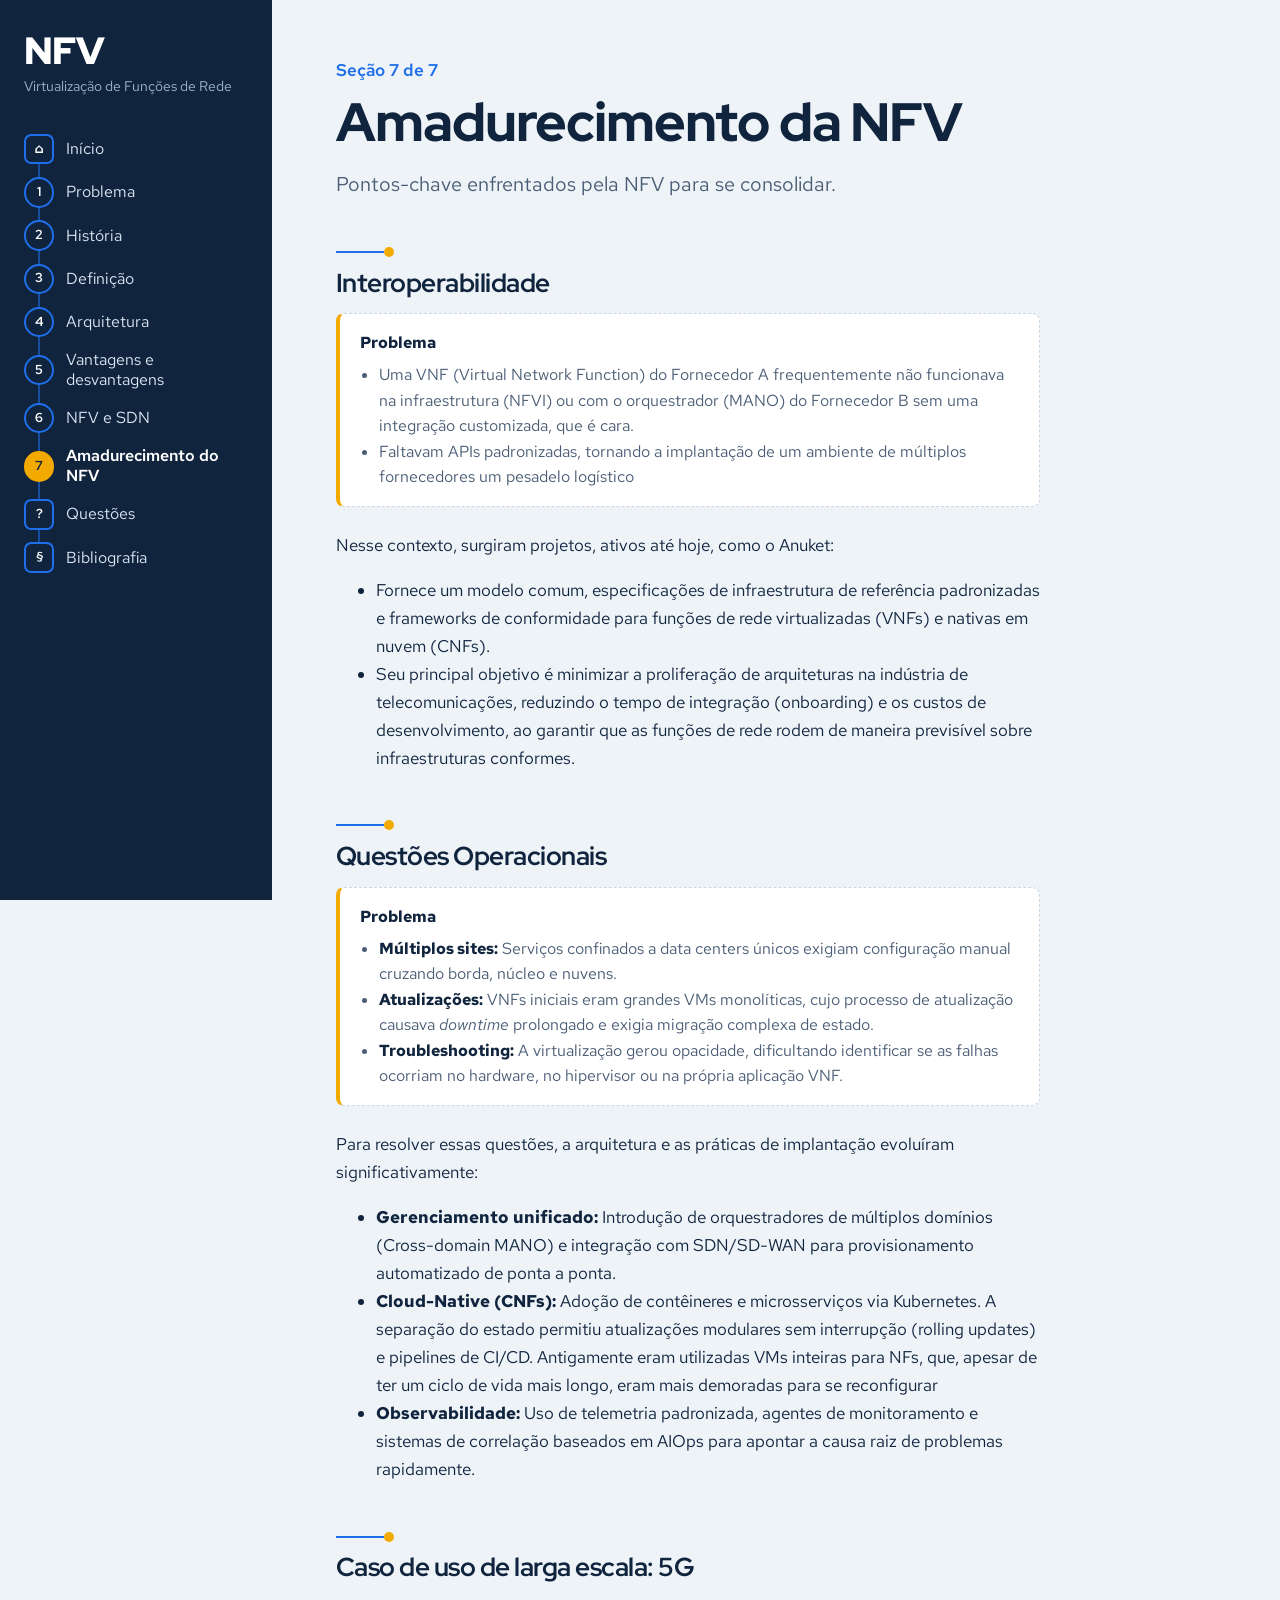
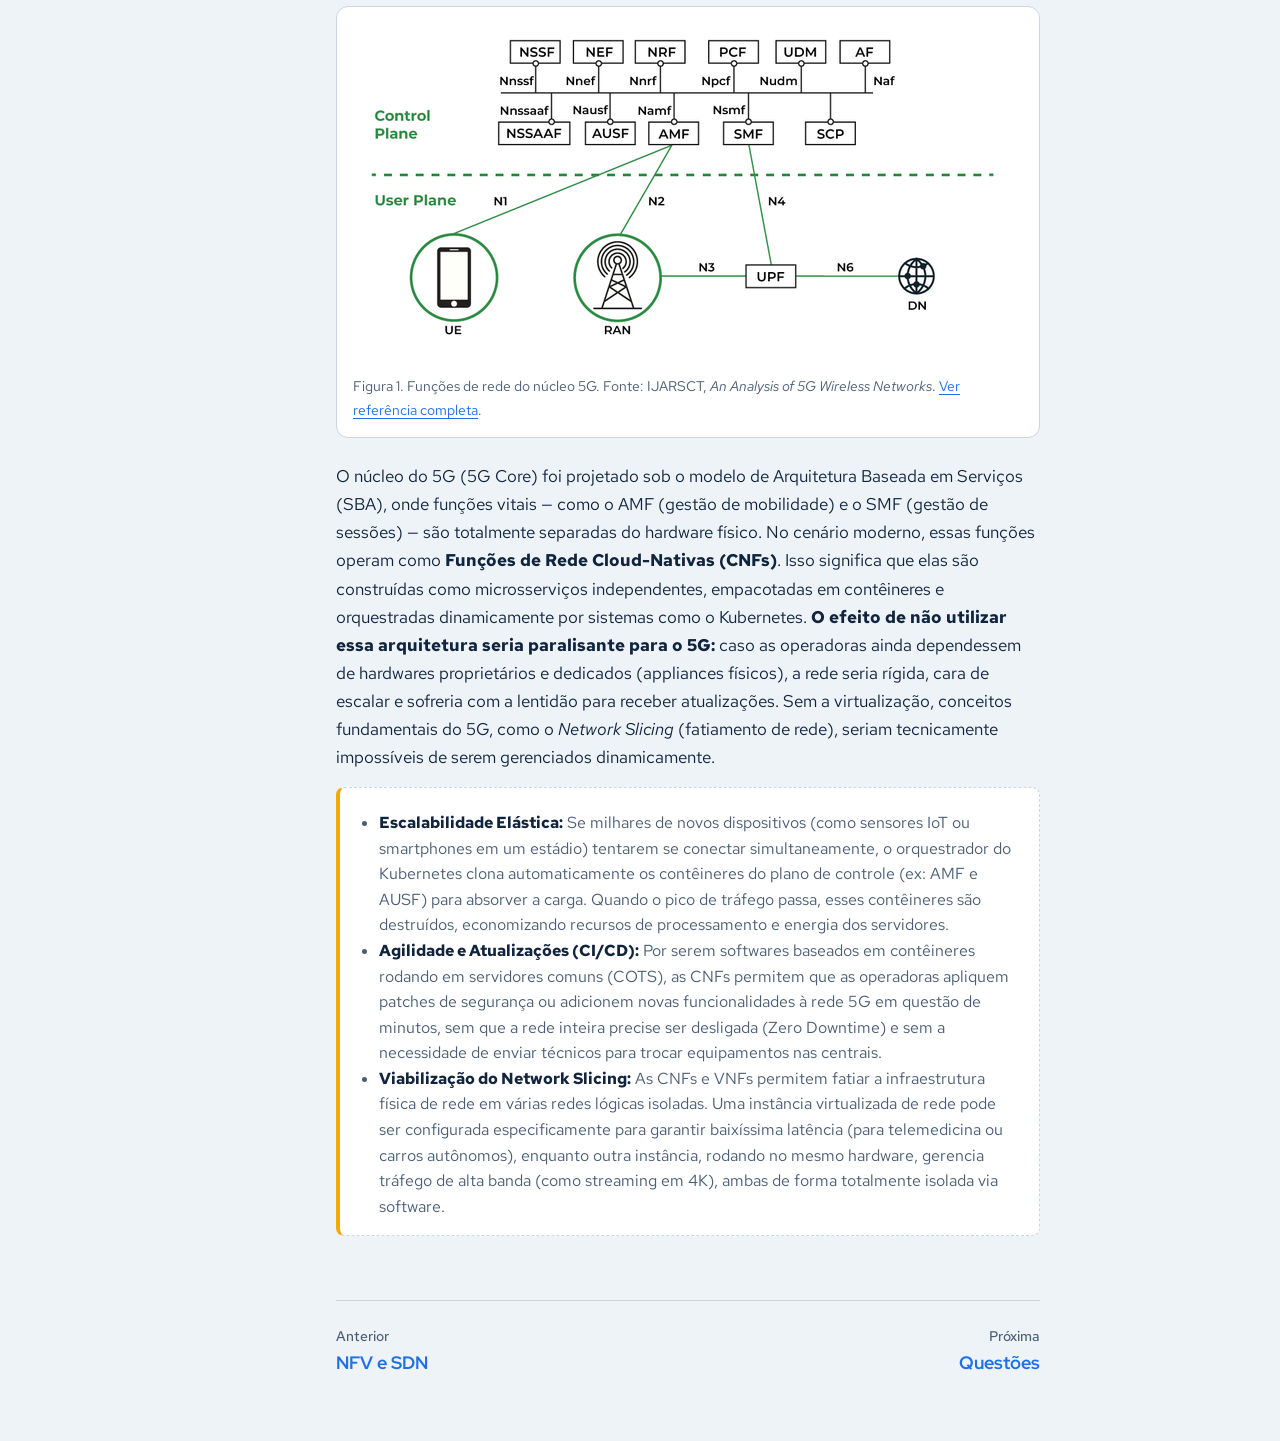
==== commit 8e504b62: "final changes" ====
--- a/amadurecimento.html
+++ b/amadurecimento.html
@@ -64,11 +64,11 @@
       <figure class="figura">
       <img
         src="assets/img/5Gnetworkfunctions.png"
-        alt="Visão geral da NFV"
+        alt="Funções de rede do núcleo 5G na arquitetura baseada em serviços: no plano de controle, NSSF, NEF, NRF, PCF, UDM, AF, NSSAAF, AUSF, AMF, SMF e SCP; no plano de usuário, o dispositivo (UE), a rede de acesso (RAN), a UPF e a rede de dados (DN)."
       >
       <figcaption>
-        NFV e 5G
-        Fonte: ETSI (2012), <cite>Network Functions Virtualisation: An Introduction, Benefits, Enablers, Challenges &amp; Call for Action</cite>.
+        Figura 1. Funções de rede do núcleo 5G.
+        Fonte: IJARSCT, <cite>An Analysis of 5G Wireless Networks</cite>.
         <a href="bibliografia.html">Ver referência completa</a>.
       </figcaption>
     </figure>
